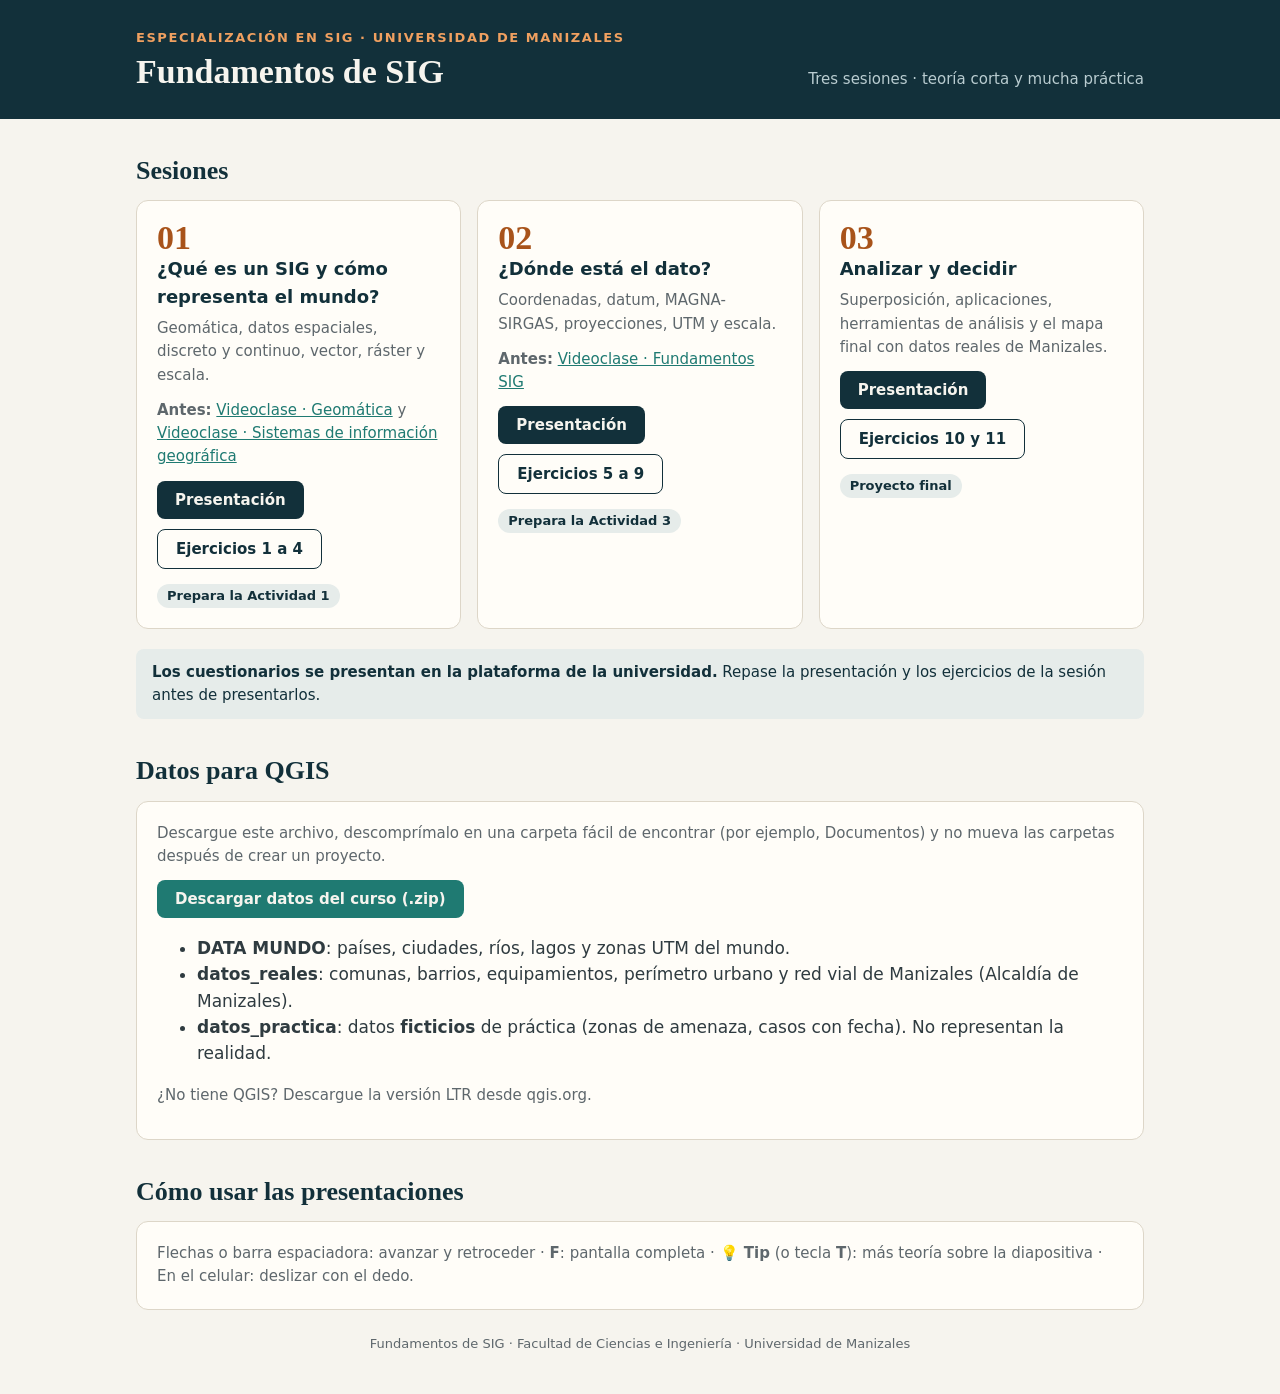
==== index.html @ e8f2caeb "first commit: página del curso Fundamentos de SIG Co-Authored-By: Claude Opus 5.5 <noreply@anthropic" ====
<!doctype html>
<html lang="es">
<head>
<meta charset="utf-8">
<meta name="viewport" content="width=device-width, initial-scale=1">
<title>Fundamentos de SIG</title>
<link rel="stylesheet" href="css/estilo.css">
</head>
<body>
<header class="encabezado">
  <div class="contenedor">
    <div>
      <p>Especialización en SIG · Universidad de Manizales</p>
      <h1>Fundamentos de SIG</h1>
    </div>
    <div class="sub">Tres sesiones · teoría corta y mucha práctica</div>
  </div>
</header>

<main class="contenedor">
  <h2>Sesiones</h2>
  <div class="rejilla">
    <div class="tarjeta">
      <div class="num">01</div>
      <h3>¿Qué es un SIG y cómo representa el mundo?</h3>
      <p>Geomática, datos espaciales, discreto y continuo, vector, ráster y escala.</p>
      <p><b>Antes:</b> <a href="https://www.youtube.com/watch?v=fidkWtmoAvE" target="_blank" rel="noopener">Videoclase · Geomática</a> y <a href="https://www.youtube.com/watch?v=lgX9wYUho8Y" target="_blank" rel="noopener">Videoclase · Sistemas de información geográfica</a></p>
      <div class="fila-acciones">
        <a class="boton" href="presentaciones/sesion1.html">Presentación</a>
        <a class="boton secundario" href="ejercicios.html#s1">Ejercicios 1 a 4</a>
      </div>
      <span class="pill">Prepara la Actividad 1</span>
    </div>
    <div class="tarjeta">
      <div class="num">02</div>
      <h3>¿Dónde está el dato?</h3>
      <p>Coordenadas, datum, MAGNA-SIRGAS, proyecciones, UTM y escala.</p>
      <p><b>Antes:</b> <a href="https://www.youtube.com/watch?v=M_7DOtVyQLs" target="_blank" rel="noopener">Videoclase · Fundamentos SIG</a></p>
      <div class="fila-acciones">
        <a class="boton" href="presentaciones/sesion2.html">Presentación</a>
        <a class="boton secundario" href="ejercicios.html#s2">Ejercicios 5 a 9</a>
      </div>
      <span class="pill">Prepara la Actividad 3</span>
    </div>
    <div class="tarjeta">
      <div class="num">03</div>
      <h3>Analizar y decidir</h3>
      <p>Superposición, aplicaciones, herramientas de análisis y el mapa final con datos reales de Manizales.</p>
      <div class="fila-acciones">
        <a class="boton" href="presentaciones/sesion3.html">Presentación</a>
        <a class="boton secundario" href="ejercicios.html#s3">Ejercicios 10 y 11</a>
      </div>
      <span class="pill">Proyecto final</span>
    </div>
  </div>

  <div class="aviso info" style="margin-top:20px">
    <b>Los cuestionarios se presentan en la plataforma de la universidad.</b> Repase la presentación y los ejercicios de la sesión antes de presentarlos.
  </div>

  <h2 id="datos">Datos para QGIS</h2>
  <div class="tarjeta">
    <p style="margin-top:0">Descargue este archivo, descomprímalo en una carpeta fácil de encontrar (por ejemplo, Documentos) y no mueva las carpetas después de crear un proyecto.</p>
    <div class="fila-acciones"><a class="boton verde" href="descargas/datos_curso.zip" download>Descargar datos del curso (.zip)</a></div>
    <ul>
      <li><b>DATA MUNDO</b>: países, ciudades, ríos, lagos y zonas UTM del mundo.</li>
      <li><b>datos_reales</b>: comunas, barrios, equipamientos, perímetro urbano y red vial de Manizales (Alcaldía de Manizales).</li>
      <li><b>datos_practica</b>: datos <b>ficticios</b> de práctica (zonas de amenaza, casos con fecha). No representan la realidad.</li>
    </ul>
    <p class="estado">¿No tiene QGIS? Descargue la versión LTR desde qgis.org.</p>
  </div>

  <h2>Cómo usar las presentaciones</h2>
  <div class="tarjeta">
    <p style="margin:0">Flechas o barra espaciadora: avanzar y retroceder · <b>F</b>: pantalla completa · <b>💡 Tip</b> (o tecla <b>T</b>): más teoría sobre la diapositiva · En el celular: deslizar con el dedo.</p>
  </div>
</main>

<footer>Fundamentos de SIG · Facultad de Ciencias e Ingeniería · Universidad de Manizales</footer>
</body>
</html>
---- css/estilo.css ----
:root {
  --oscuro: #12303a;
  --claro: #f6f4ee;
  --papel: #fffdf8;
  --texto: #2f3b40;
  --suave: #5e676c;
  --borde: #ddd6c8;
  --acento: #a8531a;
  --verde: #1f7a72;
  --error: #b42318;
  --ok: #1f7a4a;
  --serif: Georgia, "Times New Roman", serif;
  --sans: "Segoe UI", system-ui, -apple-system, Roboto, Arial, sans-serif;
}
* { box-sizing: border-box; }
body { margin: 0; background: var(--claro); color: var(--texto); font: 17px/1.55 var(--sans); }
a { color: var(--verde); }
.encabezado { background: var(--oscuro); color: var(--claro); padding: 28px 16px; }
.encabezado .contenedor { display: flex; flex-wrap: wrap; justify-content: space-between; gap: 12px; align-items: end; }
.encabezado p { margin: 0; color: #f0a060; font-size: 13px; letter-spacing: .12em; text-transform: uppercase; font-weight: 600; }
.encabezado h1 { margin: 4px 0 0; font: 600 34px/1.15 var(--serif); }
.encabezado .sub { color: #b9ccd0; font-size: 15px; }
.contenedor { max-width: 1040px; margin: 0 auto; padding: 0 16px; }
main { padding: 32px 0 64px; }
h2 { font: 600 26px/1.2 var(--serif); color: var(--oscuro); margin: 36px 0 14px; }
h3 { margin: 0 0 6px; font-size: 18px; color: var(--oscuro); }
.rejilla { display: grid; grid-template-columns: repeat(auto-fit, minmax(240px, 1fr)); gap: 16px; }
.tarjeta { background: var(--papel); border: 1px solid var(--borde); border-radius: 12px; padding: 20px; }
.tarjeta .num { font: 600 34px/1 var(--serif); color: var(--acento); }
.tarjeta p { margin: 6px 0 12px; color: var(--suave); font-size: 15px; }
.boton { display: inline-block; border: 0; border-radius: 8px; padding: 10px 18px; font: 600 15px var(--sans); cursor: pointer; text-decoration: none; background: var(--oscuro); color: var(--claro); }
.boton:hover { filter: brightness(1.15); }
.boton.secundario { background: transparent; color: var(--oscuro); border: 1.5px solid var(--oscuro); }
.boton.verde { background: var(--verde); }
.boton.peligro { background: transparent; color: var(--error); border: 1.5px solid var(--error); padding: 4px 10px; font-size: 13px; }
.boton:disabled { background: #c9c4b8; color: #6b6b6b; cursor: not-allowed; filter: none; border-color: #c9c4b8; }
form.ingreso { display: grid; grid-template-columns: 1fr 1fr auto; gap: 12px; align-items: end; }
label { display: block; font-weight: 600; font-size: 14px; margin-bottom: 4px; color: var(--oscuro); }
input[type=text], input[type=password] { width: 100%; padding: 10px 12px; font: 16px var(--sans); border: 1.5px solid var(--borde); border-radius: 8px; background: #fff; }
input:focus { outline: 2px solid var(--verde); border-color: transparent; }
.aviso { padding: 12px 16px; border-radius: 8px; margin: 12px 0; font-size: 15px; }
.aviso.error { background: #fdecea; color: var(--error); }
.aviso.info { background: #e6eceA; color: var(--oscuro); }
.aviso.ok { background: #e7f4ec; color: var(--ok); }
.oculto { display: none !important; }
.estado { font-size: 14px; color: var(--suave); margin: 4px 0 12px; }
.pill { display: inline-block; padding: 2px 10px; border-radius: 99px; font-size: 13px; font-weight: 600; background: #e6ecea; color: var(--oscuro); }
.pill.cerrado { background: #f1e3d3; color: var(--acento); }
.pregunta { background: var(--papel); border: 1px solid var(--borde); border-radius: 12px; padding: 20px; margin: 0 0 16px; }
.pregunta .n { color: var(--acento); font-weight: 700; font-size: 14px; letter-spacing: .05em; }
.pregunta .enunciado { margin: 4px 0 12px; font-weight: 600; color: var(--oscuro); }
.opcion { display: flex; gap: 10px; align-items: flex-start; padding: 10px 12px; border: 1.5px solid var(--borde); border-radius: 8px; margin: 6px 0; cursor: pointer; background: #fff; }
.opcion:hover { border-color: var(--verde); }
.opcion input { margin-top: 4px; accent-color: var(--verde); }
.emparejar { width: 100%; border-collapse: collapse; }
.emparejar td { padding: 8px 6px; border-bottom: 1px solid var(--borde); }
.emparejar select { font: 15px var(--sans); padding: 6px 8px; border-radius: 6px; border: 1.5px solid var(--borde); }
.resultado .nota { font: 600 64px/1 var(--serif); color: var(--oscuro); }
.lista-resultado { list-style: none; padding: 0; }
.lista-resultado li { padding: 10px 12px; border-bottom: 1px solid var(--borde); display: flex; gap: 10px; }
.lista-resultado .marca { font-weight: 700; min-width: 86px; }
.marca.bien { color: var(--ok); }
.marca.mal { color: var(--error); }
.marca.parcial { color: var(--acento); }
table.datos { width: 100%; border-collapse: collapse; font-size: 14px; background: var(--papel); }
table.datos th, table.datos td { text-align: left; padding: 8px 10px; border-bottom: 1px solid var(--borde); }
table.datos th { background: #ece7dc; color: var(--oscuro); }
.barra { height: 10px; border-radius: 6px; background: #e6ecea; overflow: hidden; min-width: 120px; }
.barra span { display: block; height: 100%; background: var(--verde); }
.barra.baja span { background: var(--acento); }
.fila-acciones { display: flex; flex-wrap: wrap; gap: 10px; align-items: center; margin: 12px 0; }
.tabla-scroll { overflow-x: auto; }
.ejercicio { background: var(--papel); border: 1px solid var(--borde); border-radius: 12px; padding: 22px 24px; margin: 0 0 18px; }
.ejercicio h3 { font-size: 21px; margin: 10px 0 8px; }
.ejercicio ol, .ejercicio ul { padding-left: 22px; }
.ejercicio li { margin: 6px 0; }
.ejercicio code { background: #ece7dc; border-radius: 5px; padding: 1px 6px; font-size: 14px; word-break: break-word; }
.ejercicio select { font: 15px var(--sans); padding: 6px 8px; border-radius: 6px; border: 1.5px solid var(--borde); }
details { margin: 12px 0 0; border-top: 1px dashed var(--borde); padding-top: 10px; }
summary { cursor: pointer; font-weight: 600; color: var(--verde); }
details p { margin: 8px 0 0; }
footer { color: var(--suave); font-size: 13px; text-align: center; padding: 24px 16px 40px; }
@media (max-width: 640px) {
  form.ingreso { grid-template-columns: 1fr; }
  .encabezado h1 { font-size: 26px; }
}
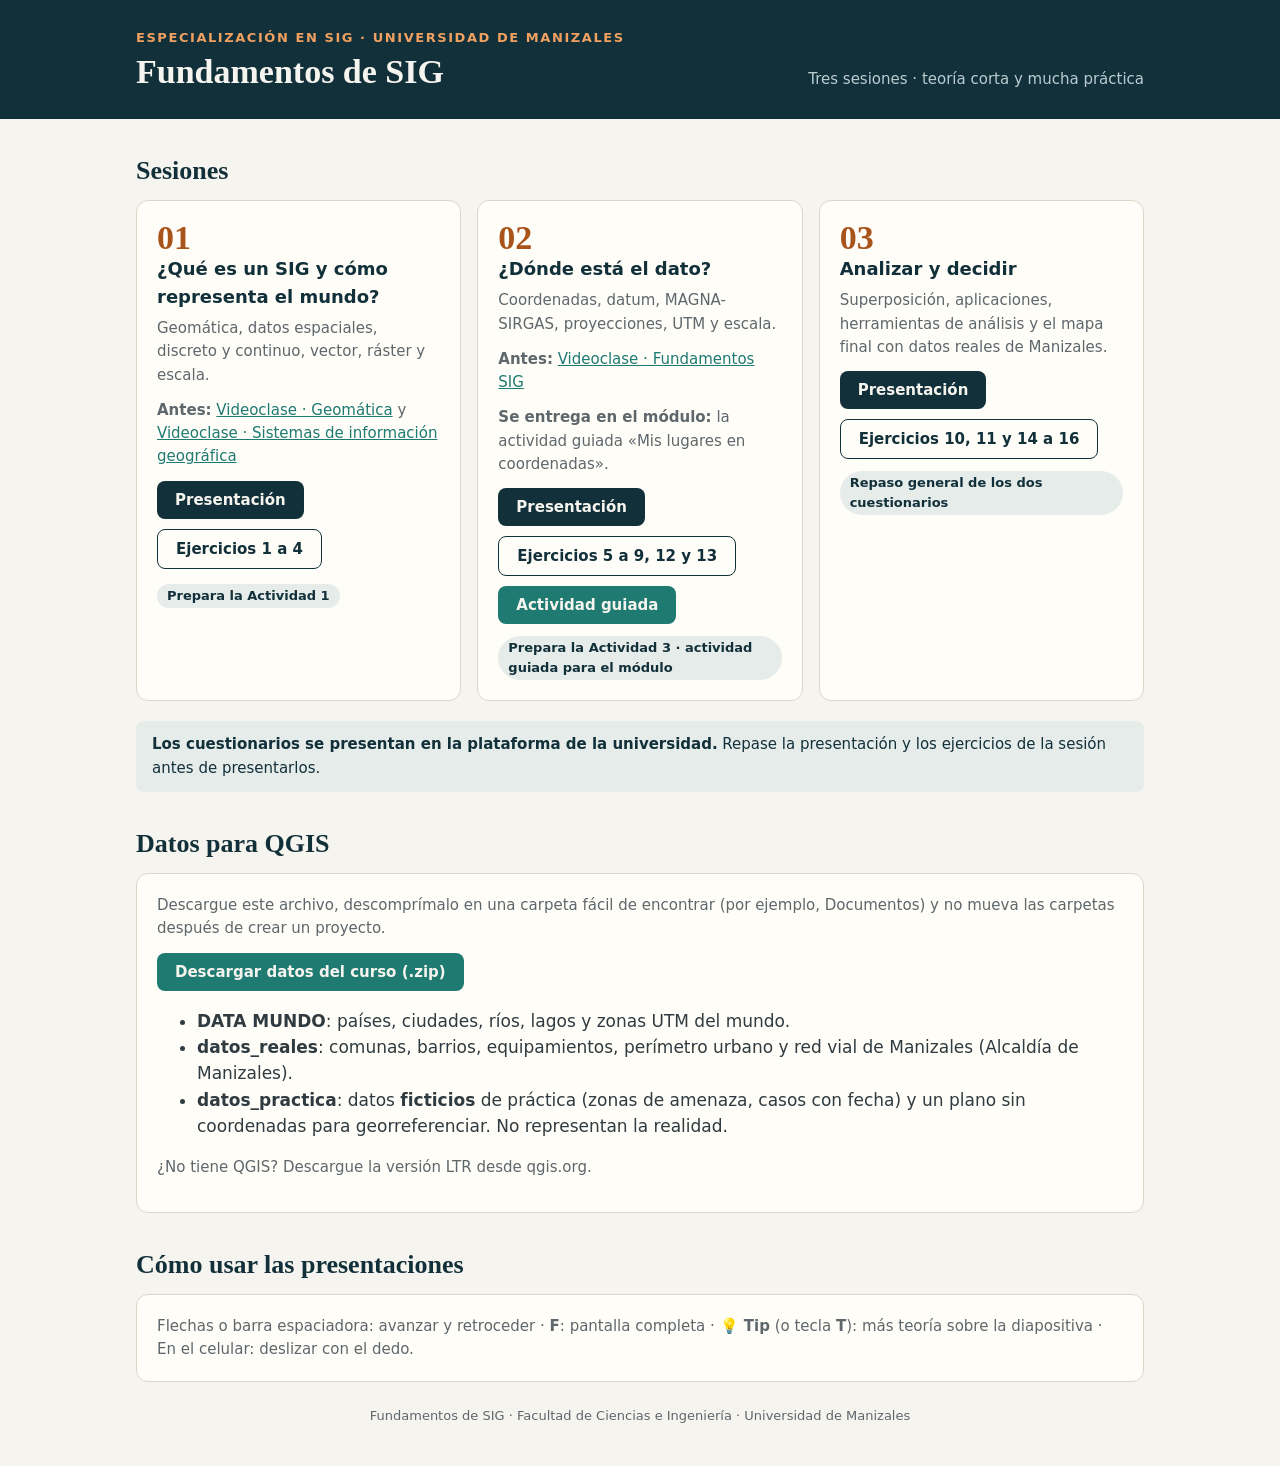
==== commit a10a93ec: "Sesiones 2 y 3 ampliadas, actividad guiada y ejercicios 12 a 16 Co-Authored-By: Claude Opus 5.5 <nor" ====
--- a/index.html
+++ b/index.html
@@ -36,11 +36,13 @@
       <h3>¿Dónde está el dato?</h3>
       <p>Coordenadas, datum, MAGNA-SIRGAS, proyecciones, UTM y escala.</p>
       <p><b>Antes:</b> <a href="https://www.youtube.com/watch?v=M_7DOtVyQLs" target="_blank" rel="noopener">Videoclase · Fundamentos SIG</a></p>
+      <p><b>Se entrega en el módulo:</b> la actividad guiada «Mis lugares en coordenadas».</p>
       <div class="fila-acciones">
         <a class="boton" href="presentaciones/sesion2.html">Presentación</a>
-        <a class="boton secundario" href="ejercicios.html#s2">Ejercicios 5 a 9</a>
+        <a class="boton secundario" href="ejercicios.html#s2">Ejercicios 5 a 9, 12 y 13</a>
+        <a class="boton verde" href="actividad.html">Actividad guiada</a>
       </div>
-      <span class="pill">Prepara la Actividad 3</span>
+      <span class="pill">Prepara la Actividad 3 · actividad guiada para el módulo</span>
     </div>
     <div class="tarjeta">
       <div class="num">03</div>
@@ -48,9 +50,9 @@
       <p>Superposición, aplicaciones, herramientas de análisis y el mapa final con datos reales de Manizales.</p>
       <div class="fila-acciones">
         <a class="boton" href="presentaciones/sesion3.html">Presentación</a>
-        <a class="boton secundario" href="ejercicios.html#s3">Ejercicios 10 y 11</a>
+        <a class="boton secundario" href="ejercicios.html#s3">Ejercicios 10, 11 y 14 a 16</a>
       </div>
-      <span class="pill">Proyecto final</span>
+      <span class="pill">Repaso general de los dos cuestionarios</span>
     </div>
   </div>
 
@@ -65,7 +67,7 @@
     <ul>
       <li><b>DATA MUNDO</b>: países, ciudades, ríos, lagos y zonas UTM del mundo.</li>
       <li><b>datos_reales</b>: comunas, barrios, equipamientos, perímetro urbano y red vial de Manizales (Alcaldía de Manizales).</li>
-      <li><b>datos_practica</b>: datos <b>ficticios</b> de práctica (zonas de amenaza, casos con fecha). No representan la realidad.</li>
+      <li><b>datos_practica</b>: datos <b>ficticios</b> de práctica (zonas de amenaza, casos con fecha) y un plano sin coordenadas para georreferenciar. No representan la realidad.</li>
     </ul>
     <p class="estado">¿No tiene QGIS? Descargue la versión LTR desde qgis.org.</p>
   </div>
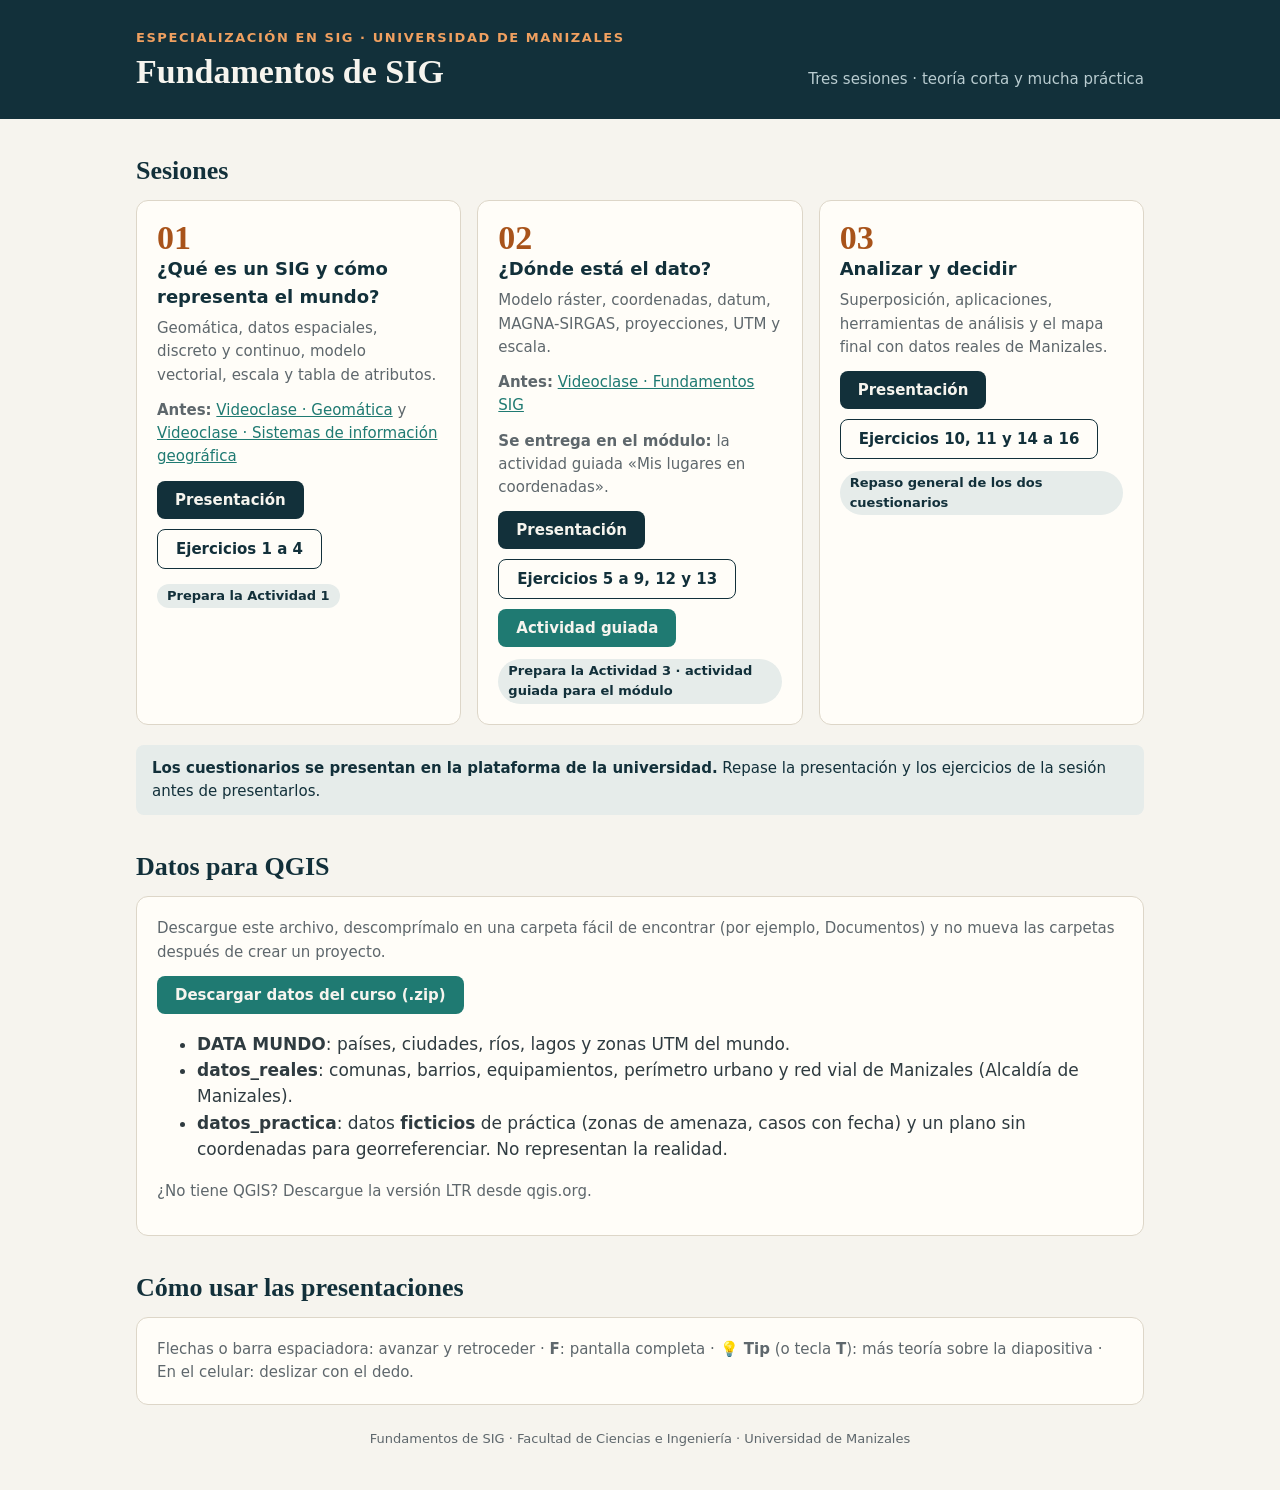
==== commit e3317890: "El modelo ráster pasa al inicio de la sesión 2 (la sesión 1 llegó hasta tablas de atributos) Co-Auth" ====
--- a/index.html
+++ b/index.html
@@ -23,7 +23,7 @@
     <div class="tarjeta">
       <div class="num">01</div>
       <h3>¿Qué es un SIG y cómo representa el mundo?</h3>
-      <p>Geomática, datos espaciales, discreto y continuo, vector, ráster y escala.</p>
+      <p>Geomática, datos espaciales, discreto y continuo, modelo vectorial, escala y tabla de atributos.</p>
       <p><b>Antes:</b> <a href="https://www.youtube.com/watch?v=fidkWtmoAvE" target="_blank" rel="noopener">Videoclase · Geomática</a> y <a href="https://www.youtube.com/watch?v=lgX9wYUho8Y" target="_blank" rel="noopener">Videoclase · Sistemas de información geográfica</a></p>
       <div class="fila-acciones">
         <a class="boton" href="presentaciones/sesion1.html">Presentación</a>
@@ -34,7 +34,7 @@
     <div class="tarjeta">
       <div class="num">02</div>
       <h3>¿Dónde está el dato?</h3>
-      <p>Coordenadas, datum, MAGNA-SIRGAS, proyecciones, UTM y escala.</p>
+      <p>Modelo ráster, coordenadas, datum, MAGNA-SIRGAS, proyecciones, UTM y escala.</p>
       <p><b>Antes:</b> <a href="https://www.youtube.com/watch?v=M_7DOtVyQLs" target="_blank" rel="noopener">Videoclase · Fundamentos SIG</a></p>
       <p><b>Se entrega en el módulo:</b> la actividad guiada «Mis lugares en coordenadas».</p>
       <div class="fila-acciones">
